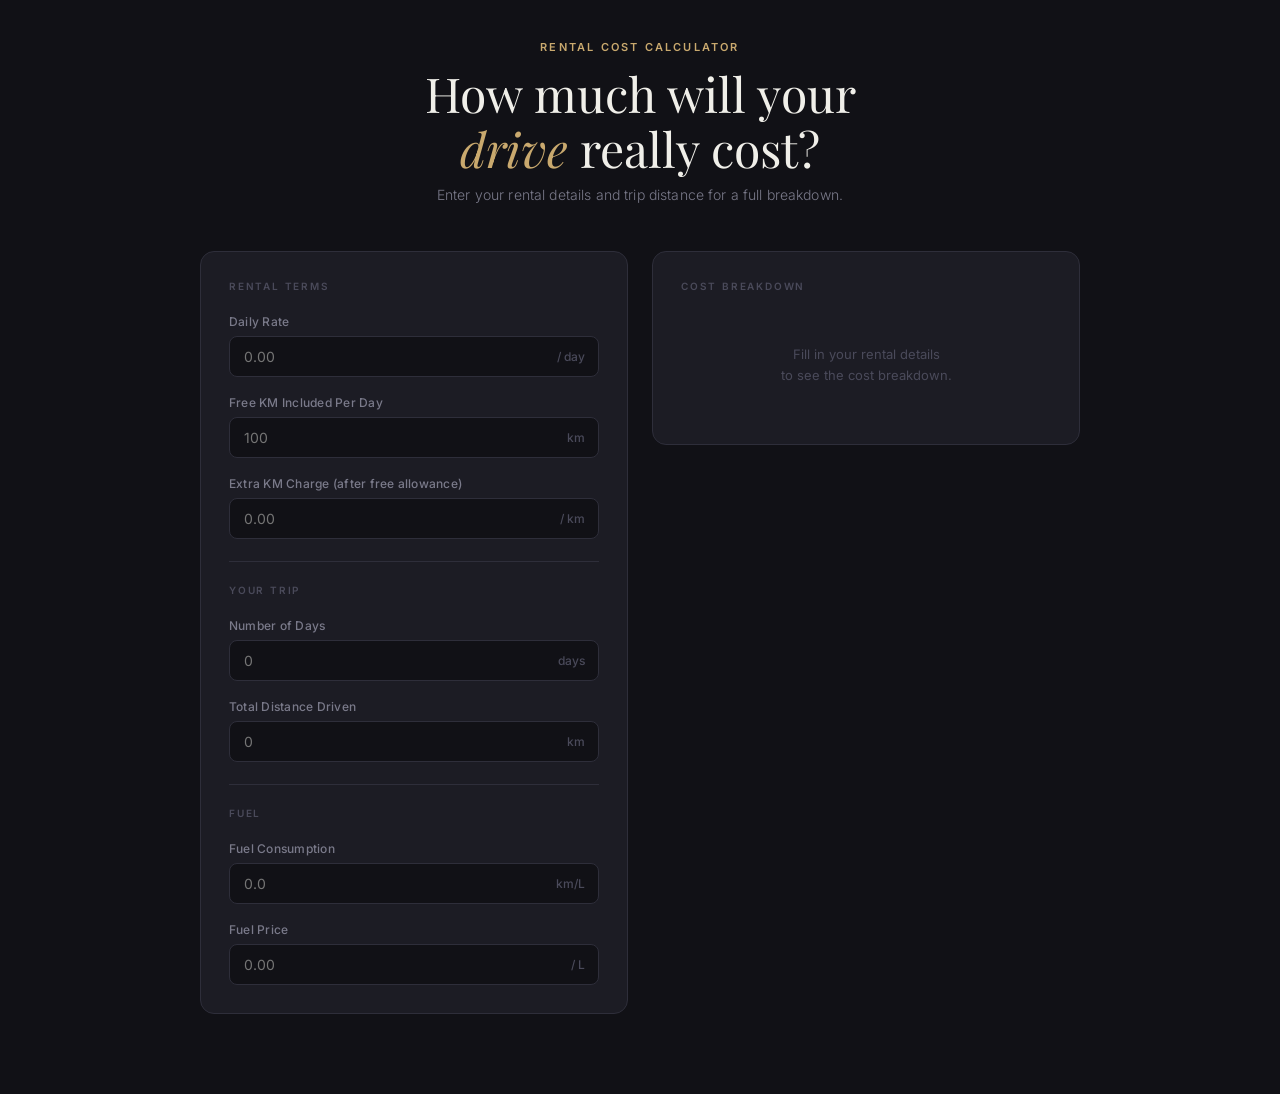
==== rentacar-calculator.html @ 7e2bc421 "Init" ====
<!DOCTYPE html>
<html lang="en">
<head>
<meta charset="UTF-8">
<meta name="viewport" content="width=device-width, initial-scale=1.0">
<title>Drive Cost — Rental Calculator</title>
<link href="https://fonts.googleapis.com/css2?family=Playfair+Display:wght@400;600&family=Inter:wght@300;400;500;600&display=swap" rel="stylesheet">
<style>
  *, *::before, *::after { box-sizing: border-box; margin: 0; padding: 0; }

  :root {
    --bg: #111116;
    --surface: #1c1c24;
    --surface-hover: #22222c;
    --border: #2e2e3a;
    --gold: #c9a96e;
    --gold-dim: #8a6f44;
    --text: #f0efe9;
    --text-muted: #7a7a8a;
    --text-dim: #4a4a5a;
    --green: #6bcfa0;
    --radius: 14px;
  }

  body {
    background: var(--bg);
    color: var(--text);
    font-family: 'Inter', sans-serif;
    min-height: 100vh;
    padding: 40px 20px 80px;
  }

  header {
    text-align: center;
    margin-bottom: 48px;
  }

  .eyebrow {
    font-size: 11px;
    font-weight: 600;
    letter-spacing: 0.2em;
    text-transform: uppercase;
    color: var(--gold);
    margin-bottom: 12px;
  }

  h1 {
    font-family: 'Playfair Display', serif;
    font-size: clamp(2rem, 5vw, 3rem);
    font-weight: 400;
    color: var(--text);
    line-height: 1.15;
  }

  h1 em {
    font-style: italic;
    color: var(--gold);
  }

  .subtitle {
    margin-top: 10px;
    font-size: 14px;
    color: var(--text-muted);
    font-weight: 300;
    letter-spacing: 0.01em;
  }

  .layout {
    display: grid;
    grid-template-columns: 1fr 1fr;
    gap: 24px;
    max-width: 880px;
    margin: 0 auto;
    align-items: start;
  }

  @media (max-width: 680px) {
    .layout { grid-template-columns: 1fr; }
  }

  .card {
    background: var(--surface);
    border: 1px solid var(--border);
    border-radius: var(--radius);
    padding: 28px;
  }

  .section-label {
    font-size: 10px;
    font-weight: 600;
    letter-spacing: 0.18em;
    text-transform: uppercase;
    color: var(--text-dim);
    margin-bottom: 22px;
  }

  .field {
    margin-bottom: 18px;
  }

  .field:last-child { margin-bottom: 0; }

  label {
    display: block;
    font-size: 12px;
    font-weight: 500;
    color: var(--text-muted);
    margin-bottom: 7px;
    letter-spacing: 0.02em;
  }

  .input-wrap {
    position: relative;
    display: flex;
    align-items: center;
  }

  .input-unit {
    position: absolute;
    right: 14px;
    font-size: 12px;
    color: var(--text-dim);
    pointer-events: none;
    font-weight: 500;
  }

  input[type="number"] {
    width: 100%;
    background: var(--bg);
    border: 1px solid var(--border);
    border-radius: 8px;
    padding: 11px 44px 11px 14px;
    color: var(--text);
    font-family: 'Inter', sans-serif;
    font-size: 14px;
    font-weight: 400;
    outline: none;
    transition: border-color 0.18s, box-shadow 0.18s;
    -moz-appearance: textfield;
  }

  input[type="number"]::-webkit-outer-spin-button,
  input[type="number"]::-webkit-inner-spin-button { -webkit-appearance: none; }

  input[type="number"]:focus {
    border-color: var(--gold-dim);
    box-shadow: 0 0 0 3px rgba(201,169,110,0.08);
  }

  .divider {
    height: 1px;
    background: var(--border);
    margin: 22px 0;
  }

  /* Summary card */
  .summary-card {
    position: sticky;
    top: 24px;
  }

  .line-item {
    display: flex;
    justify-content: space-between;
    align-items: baseline;
    padding: 11px 0;
    border-bottom: 1px solid var(--border);
  }

  .line-item:last-of-type { border-bottom: none; }

  .line-label {
    font-size: 13px;
    color: var(--text-muted);
    font-weight: 400;
  }

  .line-value {
    font-size: 13px;
    font-weight: 500;
    color: var(--text);
    font-variant-numeric: tabular-nums;
    transition: color 0.2s;
  }

  .line-value.highlight { color: var(--gold); }

  .line-item.extra .line-label { color: var(--text-dim); font-size: 12px; }
  .line-item.extra .line-value { color: var(--text-muted); font-size: 12px; }

  .total-block {
    margin-top: 20px;
    padding: 18px;
    background: var(--bg);
    border-radius: 10px;
    border: 1px solid var(--gold-dim);
    display: flex;
    justify-content: space-between;
    align-items: center;
  }

  .total-label {
    font-size: 12px;
    font-weight: 600;
    letter-spacing: 0.1em;
    text-transform: uppercase;
    color: var(--text-muted);
  }

  .total-value {
    font-family: 'Playfair Display', serif;
    font-size: 1.9rem;
    color: var(--gold);
    font-variant-numeric: tabular-nums;
    transition: all 0.25s;
  }

  .per-day {
    margin-top: 12px;
    text-align: right;
    font-size: 12px;
    color: var(--text-dim);
  }

  .per-day span {
    color: var(--text-muted);
  }

  .zero-state {
    text-align: center;
    padding: 30px 0;
    color: var(--text-dim);
    font-size: 13px;
    line-height: 1.6;
  }

  .badge {
    display: inline-block;
    background: rgba(107,207,160,0.1);
    color: var(--green);
    border: 1px solid rgba(107,207,160,0.2);
    border-radius: 6px;
    font-size: 11px;
    font-weight: 600;
    padding: 3px 8px;
    margin-left: 6px;
    vertical-align: middle;
  }

  .badge.warn {
    background: rgba(201,169,110,0.1);
    color: var(--gold);
    border-color: rgba(201,169,110,0.2);
  }

  .pulse {
    animation: pulse 0.3s ease;
  }

  @keyframes pulse {
    0% { opacity: 0.5; transform: scale(0.97); }
    100% { opacity: 1; transform: scale(1); }
  }
</style>
</head>
<body>

<header>
  <p class="eyebrow">Rental Cost Calculator</p>
  <h1>How much will your<br><em>drive</em> really cost?</h1>
  <p class="subtitle">Enter your rental details and trip distance for a full breakdown.</p>
</header>

<div class="layout">

  <!-- INPUTS -->
  <div>
    <div class="card">
      <p class="section-label">Rental Terms</p>

      <div class="field">
        <label>Daily Rate</label>
        <div class="input-wrap">
          <input type="number" id="pricePerDay" placeholder="0.00" min="0" step="0.01">
          <span class="input-unit">/ day</span>
        </div>
      </div>

      <div class="field">
        <label>Free KM Included Per Day</label>
        <div class="input-wrap">
          <input type="number" id="freeKmPerDay" placeholder="100" min="0" step="1">
          <span class="input-unit">km</span>
        </div>
      </div>

      <div class="field">
        <label>Extra KM Charge (after free allowance)</label>
        <div class="input-wrap">
          <input type="number" id="pricePerExtraKm" placeholder="0.00" min="0" step="0.01">
          <span class="input-unit">/ km</span>
        </div>
      </div>

      <div class="divider"></div>
      <p class="section-label">Your Trip</p>

      <div class="field">
        <label>Number of Days</label>
        <div class="input-wrap">
          <input type="number" id="numDays" placeholder="0" min="1" step="1">
          <span class="input-unit">days</span>
        </div>
      </div>

      <div class="field">
        <label>Total Distance Driven</label>
        <div class="input-wrap">
          <input type="number" id="numKm" placeholder="0" min="0" step="1">
          <span class="input-unit">km</span>
        </div>
      </div>

      <div class="divider"></div>
      <p class="section-label">Fuel</p>

      <div class="field">
        <label>Fuel Consumption</label>
        <div class="input-wrap">
          <input type="number" id="fuelConsumption" placeholder="0.0" min="0" step="0.1">
          <span class="input-unit">km/L</span>
        </div>
      </div>

      <div class="field">
        <label>Fuel Price</label>
        <div class="input-wrap">
          <input type="number" id="fuelPrice" placeholder="0.00" min="0" step="0.01">
          <span class="input-unit">/ L</span>
        </div>
      </div>
    </div>
  </div>

  <!-- SUMMARY -->
  <div class="summary-card">
    <div class="card">
      <p class="section-label">Cost Breakdown</p>
      <div id="summary">
        <div class="zero-state">Fill in your rental details<br>to see the cost breakdown.</div>
      </div>
    </div>
  </div>

</div>

<script>
  const ids = ['pricePerDay','freeKmPerDay','pricePerExtraKm','numDays','numKm','fuelConsumption','fuelPrice'];
  ids.forEach(id => document.getElementById(id).addEventListener('input', calculate));

  function fmt(n) {
    return n.toLocaleString('en-US', { minimumFractionDigits: 2, maximumFractionDigits: 2 });
  }

  function calculate() {
    const v = id => parseFloat(document.getElementById(id).value) || 0;

    const pricePerDay     = v('pricePerDay');
    const freeKmPerDay    = v('freeKmPerDay');
    const pricePerExtraKm = v('pricePerExtraKm');
    const numDays         = v('numDays');
    const numKm           = v('numKm');
    const fuelConsumption = v('fuelConsumption');
    const fuelPrice       = v('fuelPrice');

    const hasEnough = pricePerDay > 0 && numDays > 0;
    if (!hasEnough) {
      document.getElementById('summary').innerHTML =
        '<div class="zero-state">Fill in your rental details<br>to see the cost breakdown.</div>';
      return;
    }

    // Calculations
    const rentalBase    = pricePerDay * numDays;
    const totalFreeKm   = freeKmPerDay * numDays;
    const extraKm       = Math.max(0, numKm - totalFreeKm);
    const extraKmCost   = extraKm * pricePerExtraKm;

    const litersNeeded  = fuelConsumption > 0 ? numKm / fuelConsumption : 0;
    const fuelCost      = litersNeeded * fuelPrice;

    const totalCost     = rentalBase + extraKmCost + fuelCost;
    const costPerDay    = numDays > 0 ? totalCost / numDays : 0;
    const costPerKm     = numKm > 0 ? totalCost / numKm : 0;

    const kmStatus = numKm <= totalFreeKm
      ? `<span class="badge">Within free KMs</span>`
      : `<span class="badge warn">+${Math.round(extraKm)} extra km</span>`;

    let html = `
      <div class="line-item">
        <span class="line-label">Base Rental (${numDays} day${numDays>1?'s':''})</span>
        <span class="line-value">${fmt(rentalBase)}</span>
      </div>

      <div class="line-item extra">
        <span class="line-label">Free KM Allowance</span>
        <span class="line-value">${Math.round(totalFreeKm).toLocaleString()} km total</span>
      </div>

      <div class="line-item extra">
        <span class="line-label">Distance Driven ${kmStatus}</span>
        <span class="line-value">${Math.round(numKm).toLocaleString()} km</span>
      </div>
    `;

    if (extraKm > 0) {
      html += `
      <div class="line-item">
        <span class="line-label">Extra KM Charge (${Math.round(extraKm).toLocaleString()} km)</span>
        <span class="line-value highlight">${fmt(extraKmCost)}</span>
      </div>
      `;
    }

    if (fuelCost > 0) {
      html += `
      <div class="line-item extra">
        <span class="line-label">Fuel needed (~${fmt(litersNeeded)} L)</span>
        <span class="line-value">${Math.round(numKm).toLocaleString()} km ÷ ${fuelConsumption} km/L</span>
      </div>
      <div class="line-item">
        <span class="line-label">Fuel Cost</span>
        <span class="line-value">${fmt(fuelCost)}</span>
      </div>
      `;
    }

    html += `
      <div class="total-block">
        <span class="total-label">Total Cost</span>
        <span class="total-value">${fmt(totalCost)}</span>
      </div>
      <p class="per-day">
        <span>${fmt(costPerDay)} / day</span>
        ${numKm > 0 ? ` &nbsp;·&nbsp; <span>${fmt(costPerKm)} / km</span>` : ''}
      </p>
    `;

    const el = document.getElementById('summary');
    el.innerHTML = html;
    el.querySelectorAll('.total-value, .line-value').forEach(e => {
      e.classList.remove('pulse');
      void e.offsetWidth;
      e.classList.add('pulse');
    });
  }
</script>
</body>
</html>
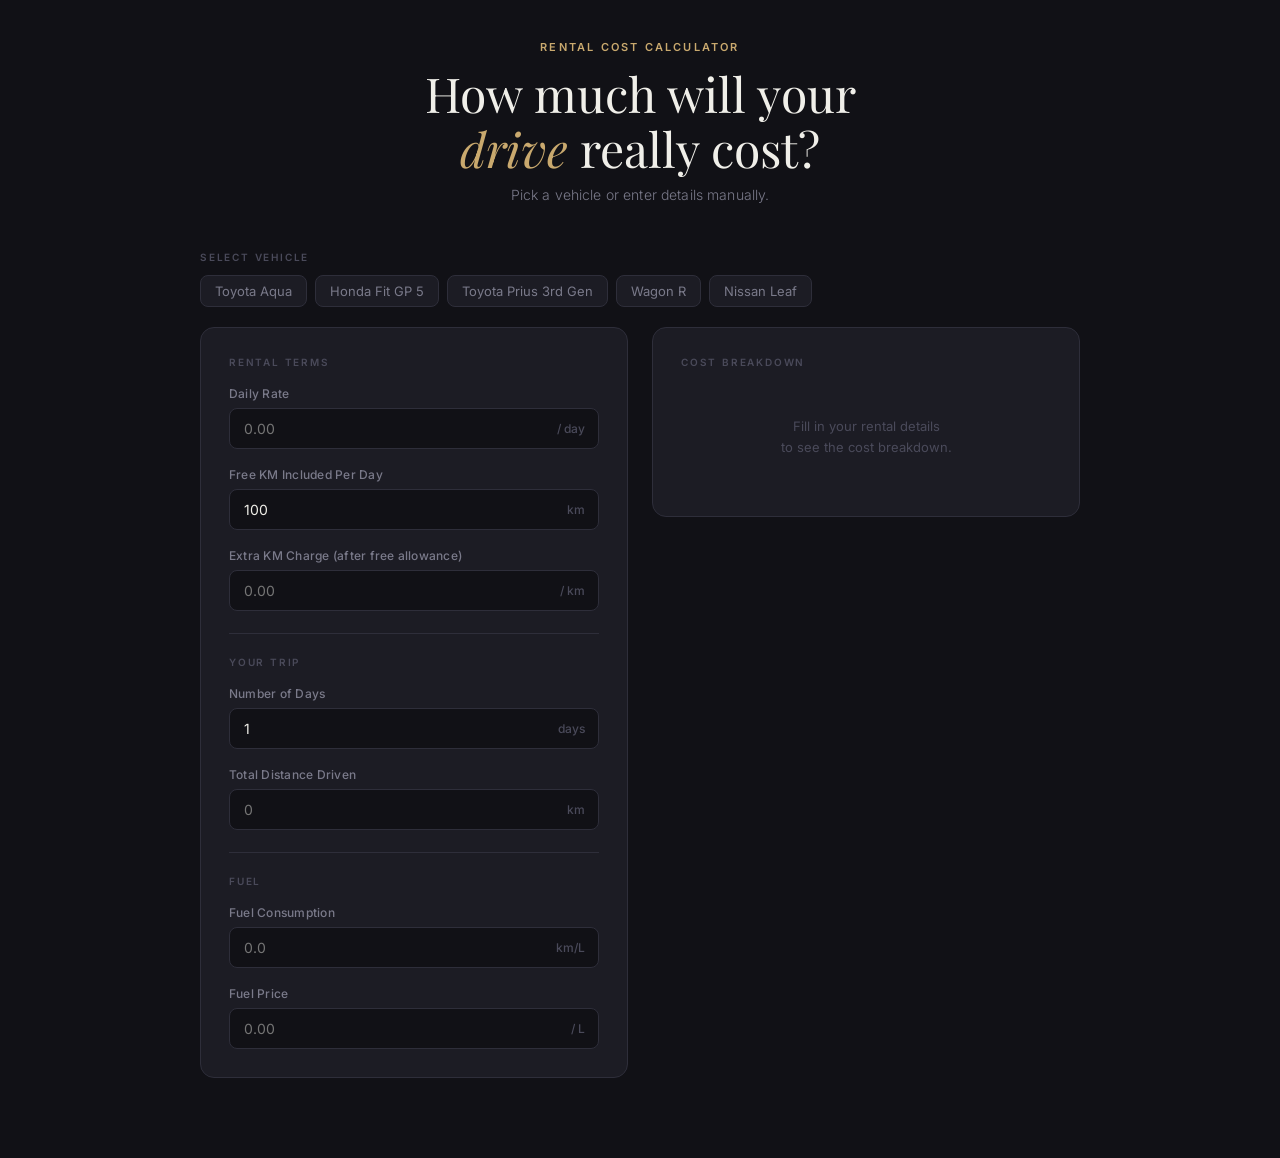
==== commit 9a6441dd: "Refactor rental calculator layout & assets" ====
--- a/rentacar-calculator.html
+++ b/rentacar-calculator.html
@@ -1,460 +1,170 @@
-<!DOCTYPE html>
+<!doctype html>
 <html lang="en">
-<head>
-<meta charset="UTF-8">
-<meta name="viewport" content="width=device-width, initial-scale=1.0">
-<title>Drive Cost — Rental Calculator</title>
-<link href="https://fonts.googleapis.com/css2?family=Playfair+Display:wght@400;600&family=Inter:wght@300;400;500;600&display=swap" rel="stylesheet">
-<style>
-  *, *::before, *::after { box-sizing: border-box; margin: 0; padding: 0; }
+  <head>
+    <meta charset="UTF-8" />
+    <meta name="viewport" content="width=device-width, initial-scale=1.0" />
+    <title>Drive Cost — Rental Calculator</title>
+    <link
+      href="https://fonts.googleapis.com/css2?family=Playfair+Display:wght@400;600&family=Inter:wght@300;400;500;600&display=swap"
+      rel="stylesheet"
+    />
+    <link
+      rel="icon"
+      type="image/svg+xml"
+      href="data:image/svg+xml,<svg xmlns='http://www.w3.org/2000/svg' viewBox='0 0 64 64'><rect width='64' height='64' rx='14' fill='%231c1c24'/><text y='46' x='8' font-size='40'>🚗</text></svg>"
+    />
+    <link href="./styles.css" rel="stylesheet" />
+  </head>
+  <body>
+    <header>
+      <p class="eyebrow">Rental Cost Calculator</p>
+      <h1>How much will your<br /><em>drive</em> really cost?</h1>
+      <p class="subtitle">Pick a vehicle or enter details manually.</p>
+    </header>
 
-  :root {
-    --bg: #111116;
-    --surface: #1c1c24;
-    --surface-hover: #22222c;
-    --border: #2e2e3a;
-    --gold: #c9a96e;
-    --gold-dim: #8a6f44;
-    --text: #f0efe9;
-    --text-muted: #7a7a8a;
-    --text-dim: #4a4a5a;
-    --green: #6bcfa0;
-    --radius: 14px;
-  }
+    <!-- Vehicle chips -->
+    <div class="vehicle-section">
+      <p class="section-label" style="margin-bottom: 12px">Select Vehicle</p>
+      <div class="vehicle-chips" id="vehicleChips"></div>
+    </div>
 
-  body {
-    background: var(--bg);
-    color: var(--text);
-    font-family: 'Inter', sans-serif;
-    min-height: 100vh;
-    padding: 40px 20px 80px;
-  }
+    <div class="layout">
+      <!-- INPUTS -->
+      <div>
+        <div class="card">
+          <p class="section-label">Rental Terms</p>
 
-  header {
-    text-align: center;
-    margin-bottom: 48px;
-  }
+          <div class="field">
+            <label>Daily Rate</label>
+            <div class="input-wrap">
+              <input
+                type="number"
+                id="pricePerDay"
+                placeholder="0.00"
+                min="0"
+                step="0.01"
+              />
+              <span class="input-unit">/ day</span>
+            </div>
+          </div>
 
-  .eyebrow {
-    font-size: 11px;
-    font-weight: 600;
-    letter-spacing: 0.2em;
-    text-transform: uppercase;
-    color: var(--gold);
-    margin-bottom: 12px;
-  }
+          <div class="field">
+            <label>Free KM Included Per Day</label>
+            <div class="input-wrap">
+              <input
+                type="number"
+                id="freeKmPerDay"
+                placeholder="100"
+                min="0"
+                step="1"
+                value="100"
+              />
+              <span class="input-unit">km</span>
+            </div>
+          </div>
 
-  h1 {
-    font-family: 'Playfair Display', serif;
-    font-size: clamp(2rem, 5vw, 3rem);
-    font-weight: 400;
-    color: var(--text);
-    line-height: 1.15;
-  }
+          <div class="field">
+            <label>Extra KM Charge (after free allowance)</label>
+            <div class="input-wrap">
+              <input
+                type="number"
+                id="pricePerExtraKm"
+                placeholder="0.00"
+                min="0"
+                step="0.01"
+              />
+              <span class="input-unit">/ km</span>
+            </div>
+          </div>
 
-  h1 em {
-    font-style: italic;
-    color: var(--gold);
-  }
+          <div class="divider"></div>
+          <p class="section-label">Your Trip</p>
 
-  .subtitle {
-    margin-top: 10px;
-    font-size: 14px;
-    color: var(--text-muted);
-    font-weight: 300;
-    letter-spacing: 0.01em;
-  }
+          <div class="field">
+            <label>Number of Days</label>
+            <div class="input-wrap">
+              <input
+                type="number"
+                id="numDays"
+                placeholder="0"
+                min="1"
+                step="1"
+                value="1"
+              />
+              <span class="input-unit">days</span>
+            </div>
+          </div>
 
-  .layout {
-    display: grid;
-    grid-template-columns: 1fr 1fr;
-    gap: 24px;
-    max-width: 880px;
-    margin: 0 auto;
-    align-items: start;
-  }
+          <div class="field">
+            <label>Total Distance Driven</label>
+            <div class="input-wrap">
+              <input
+                type="number"
+                id="numKm"
+                placeholder="0"
+                min="0"
+                step="1"
+              />
+              <span class="input-unit">km</span>
+            </div>
+          </div>
 
-  @media (max-width: 680px) {
-    .layout { grid-template-columns: 1fr; }
-  }
+          <div class="divider"></div>
+          <p class="section-label">Fuel</p>
 
-  .card {
-    background: var(--surface);
-    border: 1px solid var(--border);
-    border-radius: var(--radius);
-    padding: 28px;
-  }
+          <div class="field">
+            <label>Fuel Consumption</label>
+            <div class="input-wrap">
+              <input
+                type="number"
+                id="fuelConsumption"
+                placeholder="0.0"
+                min="0"
+                step="0.1"
+              />
+              <span class="input-unit">km/L</span>
+            </div>
+          </div>
 
-  .section-label {
-    font-size: 10px;
-    font-weight: 600;
-    letter-spacing: 0.18em;
-    text-transform: uppercase;
-    color: var(--text-dim);
-    margin-bottom: 22px;
-  }
-
-  .field {
-    margin-bottom: 18px;
-  }
-
-  .field:last-child { margin-bottom: 0; }
-
-  label {
-    display: block;
-    font-size: 12px;
-    font-weight: 500;
-    color: var(--text-muted);
-    margin-bottom: 7px;
-    letter-spacing: 0.02em;
-  }
-
-  .input-wrap {
-    position: relative;
-    display: flex;
-    align-items: center;
-  }
-
-  .input-unit {
-    position: absolute;
-    right: 14px;
-    font-size: 12px;
-    color: var(--text-dim);
-    pointer-events: none;
-    font-weight: 500;
-  }
-
-  input[type="number"] {
-    width: 100%;
-    background: var(--bg);
-    border: 1px solid var(--border);
-    border-radius: 8px;
-    padding: 11px 44px 11px 14px;
-    color: var(--text);
-    font-family: 'Inter', sans-serif;
-    font-size: 14px;
-    font-weight: 400;
-    outline: none;
-    transition: border-color 0.18s, box-shadow 0.18s;
-    -moz-appearance: textfield;
-  }
-
-  input[type="number"]::-webkit-outer-spin-button,
-  input[type="number"]::-webkit-inner-spin-button { -webkit-appearance: none; }
-
-  input[type="number"]:focus {
-    border-color: var(--gold-dim);
-    box-shadow: 0 0 0 3px rgba(201,169,110,0.08);
-  }
-
-  .divider {
-    height: 1px;
-    background: var(--border);
-    margin: 22px 0;
-  }
-
-  /* Summary card */
-  .summary-card {
-    position: sticky;
-    top: 24px;
-  }
-
-  .line-item {
-    display: flex;
-    justify-content: space-between;
-    align-items: baseline;
-    padding: 11px 0;
-    border-bottom: 1px solid var(--border);
-  }
-
-  .line-item:last-of-type { border-bottom: none; }
-
-  .line-label {
-    font-size: 13px;
-    color: var(--text-muted);
-    font-weight: 400;
-  }
-
-  .line-value {
-    font-size: 13px;
-    font-weight: 500;
-    color: var(--text);
-    font-variant-numeric: tabular-nums;
-    transition: color 0.2s;
-  }
-
-  .line-value.highlight { color: var(--gold); }
-
-  .line-item.extra .line-label { color: var(--text-dim); font-size: 12px; }
-  .line-item.extra .line-value { color: var(--text-muted); font-size: 12px; }
-
-  .total-block {
-    margin-top: 20px;
-    padding: 18px;
-    background: var(--bg);
-    border-radius: 10px;
-    border: 1px solid var(--gold-dim);
-    display: flex;
-    justify-content: space-between;
-    align-items: center;
-  }
-
-  .total-label {
-    font-size: 12px;
-    font-weight: 600;
-    letter-spacing: 0.1em;
-    text-transform: uppercase;
-    color: var(--text-muted);
-  }
-
-  .total-value {
-    font-family: 'Playfair Display', serif;
-    font-size: 1.9rem;
-    color: var(--gold);
-    font-variant-numeric: tabular-nums;
-    transition: all 0.25s;
-  }
-
-  .per-day {
-    margin-top: 12px;
-    text-align: right;
-    font-size: 12px;
-    color: var(--text-dim);
-  }
-
-  .per-day span {
-    color: var(--text-muted);
-  }
-
-  .zero-state {
-    text-align: center;
-    padding: 30px 0;
-    color: var(--text-dim);
-    font-size: 13px;
-    line-height: 1.6;
-  }
-
-  .badge {
-    display: inline-block;
-    background: rgba(107,207,160,0.1);
-    color: var(--green);
-    border: 1px solid rgba(107,207,160,0.2);
-    border-radius: 6px;
-    font-size: 11px;
-    font-weight: 600;
-    padding: 3px 8px;
-    margin-left: 6px;
-    vertical-align: middle;
-  }
-
-  .badge.warn {
-    background: rgba(201,169,110,0.1);
-    color: var(--gold);
-    border-color: rgba(201,169,110,0.2);
-  }
-
-  .pulse {
-    animation: pulse 0.3s ease;
-  }
-
-  @keyframes pulse {
-    0% { opacity: 0.5; transform: scale(0.97); }
-    100% { opacity: 1; transform: scale(1); }
-  }
-</style>
-</head>
-<body>
-
-<header>
-  <p class="eyebrow">Rental Cost Calculator</p>
-  <h1>How much will your<br><em>drive</em> really cost?</h1>
-  <p class="subtitle">Enter your rental details and trip distance for a full breakdown.</p>
-</header>
-
-<div class="layout">
-
-  <!-- INPUTS -->
-  <div>
-    <div class="card">
-      <p class="section-label">Rental Terms</p>
-
-      <div class="field">
-        <label>Daily Rate</label>
-        <div class="input-wrap">
-          <input type="number" id="pricePerDay" placeholder="0.00" min="0" step="0.01">
-          <span class="input-unit">/ day</span>
+          <div class="field">
+            <label>Fuel Price</label>
+            <div class="input-wrap">
+              <input
+                type="number"
+                id="fuelPrice"
+                placeholder="0.00"
+                min="0"
+                step="0.01"
+              />
+              <span class="input-unit">/ L</span>
+            </div>
+          </div>
         </div>
       </div>
 
-      <div class="field">
-        <label>Free KM Included Per Day</label>
-        <div class="input-wrap">
-          <input type="number" id="freeKmPerDay" placeholder="100" min="0" step="1">
-          <span class="input-unit">km</span>
-        </div>
-      </div>
-
-      <div class="field">
-        <label>Extra KM Charge (after free allowance)</label>
-        <div class="input-wrap">
-          <input type="number" id="pricePerExtraKm" placeholder="0.00" min="0" step="0.01">
-          <span class="input-unit">/ km</span>
-        </div>
-      </div>
-
-      <div class="divider"></div>
-      <p class="section-label">Your Trip</p>
-
-      <div class="field">
-        <label>Number of Days</label>
-        <div class="input-wrap">
-          <input type="number" id="numDays" placeholder="0" min="1" step="1">
-          <span class="input-unit">days</span>
-        </div>
-      </div>
-
-      <div class="field">
-        <label>Total Distance Driven</label>
-        <div class="input-wrap">
-          <input type="number" id="numKm" placeholder="0" min="0" step="1">
-          <span class="input-unit">km</span>
-        </div>
-      </div>
-
-      <div class="divider"></div>
-      <p class="section-label">Fuel</p>
-
-      <div class="field">
-        <label>Fuel Consumption</label>
-        <div class="input-wrap">
-          <input type="number" id="fuelConsumption" placeholder="0.0" min="0" step="0.1">
-          <span class="input-unit">km/L</span>
-        </div>
-      </div>
-
-      <div class="field">
-        <label>Fuel Price</label>
-        <div class="input-wrap">
-          <input type="number" id="fuelPrice" placeholder="0.00" min="0" step="0.01">
-          <span class="input-unit">/ L</span>
+      <!-- SUMMARY -->
+      <div class="summary-card">
+        <div class="card">
+          <p class="section-label">Cost Breakdown</p>
+          <div class="active-vehicle-tag" id="activeVehicleTag"></div>
+          <div id="summary">
+            <div class="zero-state">
+              Fill in your rental details<br />to see the cost breakdown.
+            </div>
+          </div>
         </div>
       </div>
     </div>
-  </div>
 
-  <!-- SUMMARY -->
-  <div class="summary-card">
-    <div class="card">
-      <p class="section-label">Cost Breakdown</p>
-      <div id="summary">
-        <div class="zero-state">Fill in your rental details<br>to see the cost breakdown.</div>
+    <!-- Mobile sticky total bar -->
+    <div class="sticky-total" id="stickyTotal">
+      <div>
+        <div class="sticky-total-label">Total Cost</div>
+        <div class="sticky-total-sub" id="stickyTotalSub"></div>
       </div>
+      <div class="sticky-total-amount" id="stickyTotalAmount">—</div>
     </div>
-  </div>
 
-</div>
-
-<script>
-  const ids = ['pricePerDay','freeKmPerDay','pricePerExtraKm','numDays','numKm','fuelConsumption','fuelPrice'];
-  ids.forEach(id => document.getElementById(id).addEventListener('input', calculate));
-
-  function fmt(n) {
-    return n.toLocaleString('en-US', { minimumFractionDigits: 2, maximumFractionDigits: 2 });
-  }
-
-  function calculate() {
-    const v = id => parseFloat(document.getElementById(id).value) || 0;
-
-    const pricePerDay     = v('pricePerDay');
-    const freeKmPerDay    = v('freeKmPerDay');
-    const pricePerExtraKm = v('pricePerExtraKm');
-    const numDays         = v('numDays');
-    const numKm           = v('numKm');
-    const fuelConsumption = v('fuelConsumption');
-    const fuelPrice       = v('fuelPrice');
-
-    const hasEnough = pricePerDay > 0 && numDays > 0;
-    if (!hasEnough) {
-      document.getElementById('summary').innerHTML =
-        '<div class="zero-state">Fill in your rental details<br>to see the cost breakdown.</div>';
-      return;
-    }
-
-    // Calculations
-    const rentalBase    = pricePerDay * numDays;
-    const totalFreeKm   = freeKmPerDay * numDays;
-    const extraKm       = Math.max(0, numKm - totalFreeKm);
-    const extraKmCost   = extraKm * pricePerExtraKm;
-
-    const litersNeeded  = fuelConsumption > 0 ? numKm / fuelConsumption : 0;
-    const fuelCost      = litersNeeded * fuelPrice;
-
-    const totalCost     = rentalBase + extraKmCost + fuelCost;
-    const costPerDay    = numDays > 0 ? totalCost / numDays : 0;
-    const costPerKm     = numKm > 0 ? totalCost / numKm : 0;
-
-    const kmStatus = numKm <= totalFreeKm
-      ? `<span class="badge">Within free KMs</span>`
-      : `<span class="badge warn">+${Math.round(extraKm)} extra km</span>`;
-
-    let html = `
-      <div class="line-item">
-        <span class="line-label">Base Rental (${numDays} day${numDays>1?'s':''})</span>
-        <span class="line-value">${fmt(rentalBase)}</span>
-      </div>
-
-      <div class="line-item extra">
-        <span class="line-label">Free KM Allowance</span>
-        <span class="line-value">${Math.round(totalFreeKm).toLocaleString()} km total</span>
-      </div>
-
-      <div class="line-item extra">
-        <span class="line-label">Distance Driven ${kmStatus}</span>
-        <span class="line-value">${Math.round(numKm).toLocaleString()} km</span>
-      </div>
-    `;
-
-    if (extraKm > 0) {
-      html += `
-      <div class="line-item">
-        <span class="line-label">Extra KM Charge (${Math.round(extraKm).toLocaleString()} km)</span>
-        <span class="line-value highlight">${fmt(extraKmCost)}</span>
-      </div>
-      `;
-    }
-
-    if (fuelCost > 0) {
-      html += `
-      <div class="line-item extra">
-        <span class="line-label">Fuel needed (~${fmt(litersNeeded)} L)</span>
-        <span class="line-value">${Math.round(numKm).toLocaleString()} km ÷ ${fuelConsumption} km/L</span>
-      </div>
-      <div class="line-item">
-        <span class="line-label">Fuel Cost</span>
-        <span class="line-value">${fmt(fuelCost)}</span>
-      </div>
-      `;
-    }
-
-    html += `
-      <div class="total-block">
-        <span class="total-label">Total Cost</span>
-        <span class="total-value">${fmt(totalCost)}</span>
-      </div>
-      <p class="per-day">
-        <span>${fmt(costPerDay)} / day</span>
-        ${numKm > 0 ? ` &nbsp;·&nbsp; <span>${fmt(costPerKm)} / km</span>` : ''}
-      </p>
-    `;
-
-    const el = document.getElementById('summary');
-    el.innerHTML = html;
-    el.querySelectorAll('.total-value, .line-value').forEach(e => {
-      e.classList.remove('pulse');
-      void e.offsetWidth;
-      e.classList.add('pulse');
-    });
-  }
-</script>
-</body>
+    <script src="./script.js"></script>
+  </body>
 </html>
--- a/styles.css
+++ b/styles.css
@@ -0,0 +1,407 @@
+*,
+*::before,
+*::after {
+    box-sizing: border-box;
+    margin: 0;
+    padding: 0;
+}
+
+:root {
+    --bg: #111116;
+    --surface: #1c1c24;
+    --border: #2e2e3a;
+    --gold: #c9a96e;
+    --gold-dim: #8a6f44;
+    --text: #f0efe9;
+    --text-muted: #7a7a8a;
+    --text-dim: #4a4a5a;
+    --green: #6bcfa0;
+    --radius: 14px;
+}
+
+body {
+    background: var(--bg);
+    color: var(--text);
+    font-family: "Inter", sans-serif;
+    min-height: 100vh;
+    padding: 40px 20px 80px;
+}
+
+/* mobile: extra bottom padding so sticky bar doesn't cover content */
+@media (max-width: 680px) {
+    body {
+        padding-bottom: 100px;
+    }
+}
+
+header {
+    text-align: center;
+    margin-bottom: 48px;
+}
+
+.eyebrow {
+    font-size: 11px;
+    font-weight: 600;
+    letter-spacing: 0.2em;
+    text-transform: uppercase;
+    color: var(--gold);
+    margin-bottom: 12px;
+}
+
+h1 {
+    font-family: "Playfair Display", serif;
+    font-size: clamp(2rem, 5vw, 3rem);
+    font-weight: 400;
+    color: var(--text);
+    line-height: 1.15;
+}
+
+h1 em {
+    font-style: italic;
+    color: var(--gold);
+}
+
+.subtitle {
+    margin-top: 10px;
+    font-size: 14px;
+    color: var(--text-muted);
+    font-weight: 300;
+    letter-spacing: 0.01em;
+}
+
+/* ── Vehicle picker ── */
+.vehicle-section {
+    max-width: 880px;
+    margin: 0 auto 20px;
+}
+
+.vehicle-chips {
+    display: flex;
+    gap: 8px;
+    flex-wrap: wrap;
+}
+
+.chip {
+    background: var(--surface);
+    border: 1px solid var(--border);
+    border-radius: 8px;
+    padding: 7px 14px;
+    cursor: pointer;
+    font-size: 13px;
+    color: var(--text-muted);
+    font-weight: 400;
+    transition: all 0.15s;
+    white-space: nowrap;
+}
+
+.chip:hover {
+    border-color: var(--gold-dim);
+    color: var(--text);
+}
+
+.chip.active {
+    border-color: var(--gold);
+    color: var(--gold);
+    background: rgba(201, 169, 110, 0.07);
+}
+
+/* ── Layout ── */
+.layout {
+    display: grid;
+    grid-template-columns: 1fr 1fr;
+    gap: 24px;
+    max-width: 880px;
+    margin: 0 auto;
+    align-items: start;
+}
+
+@media (max-width: 680px) {
+    .layout {
+        grid-template-columns: 1fr;
+    }
+}
+
+.card {
+    background: var(--surface);
+    border: 1px solid var(--border);
+    border-radius: var(--radius);
+    padding: 28px;
+}
+
+.section-label {
+    font-size: 10px;
+    font-weight: 600;
+    letter-spacing: 0.18em;
+    text-transform: uppercase;
+    color: var(--text-dim);
+    margin-bottom: 18px;
+}
+
+.field {
+    margin-bottom: 18px;
+}
+
+.field:last-child {
+    margin-bottom: 0;
+}
+
+label {
+    display: block;
+    font-size: 12px;
+    font-weight: 500;
+    color: var(--text-muted);
+    margin-bottom: 7px;
+    letter-spacing: 0.02em;
+}
+
+.input-wrap {
+    position: relative;
+    display: flex;
+    align-items: center;
+}
+
+.input-unit {
+    position: absolute;
+    right: 14px;
+    font-size: 12px;
+    color: var(--text-dim);
+    pointer-events: none;
+    font-weight: 500;
+}
+
+input[type="number"] {
+    width: 100%;
+    background: var(--bg);
+    border: 1px solid var(--border);
+    border-radius: 8px;
+    padding: 11px 44px 11px 14px;
+    color: var(--text);
+    font-family: "Inter", sans-serif;
+    font-size: 14px;
+    font-weight: 400;
+    outline: none;
+    transition:
+        border-color 0.18s,
+        box-shadow 0.18s;
+    -moz-appearance: textfield;
+}
+
+input[type="number"]::-webkit-outer-spin-button,
+input[type="number"]::-webkit-inner-spin-button {
+    -webkit-appearance: none;
+}
+
+input[type="number"]:focus {
+    border-color: var(--gold-dim);
+    box-shadow: 0 0 0 3px rgba(201, 169, 110, 0.08);
+}
+
+.divider {
+    height: 1px;
+    background: var(--border);
+    margin: 22px 0;
+}
+
+/* ── Summary (desktop sticky) ── */
+.summary-card {
+    position: sticky;
+    top: 24px;
+}
+
+.active-vehicle-tag {
+    font-size: 11px;
+    color: var(--gold);
+    font-weight: 500;
+    margin-bottom: 14px;
+    display: none;
+}
+
+.active-vehicle-tag.show {
+    display: block;
+}
+
+.line-item {
+    display: flex;
+    justify-content: space-between;
+    align-items: baseline;
+    padding: 11px 0;
+    border-bottom: 1px solid var(--border);
+}
+
+.line-item:last-of-type {
+    border-bottom: none;
+}
+
+.line-label {
+    font-size: 13px;
+    color: var(--text-muted);
+    font-weight: 400;
+}
+
+.line-value {
+    font-size: 13px;
+    font-weight: 500;
+    color: var(--text);
+    font-variant-numeric: tabular-nums;
+    transition: color 0.2s;
+}
+
+.line-value.highlight {
+    color: var(--gold);
+}
+
+.line-item.extra .line-label {
+    color: var(--text-dim);
+    font-size: 12px;
+}
+
+.line-item.extra .line-value {
+    color: var(--text-muted);
+    font-size: 12px;
+}
+
+/* total block inside the summary card */
+.total-block {
+    margin-top: 20px;
+    padding: 18px;
+    background: var(--bg);
+    border-radius: 10px;
+    border: 1px solid var(--gold-dim);
+    display: flex;
+    justify-content: space-between;
+    align-items: center;
+}
+
+.total-label {
+    font-size: 12px;
+    font-weight: 600;
+    letter-spacing: 0.1em;
+    text-transform: uppercase;
+    color: var(--text-muted);
+}
+
+.total-value {
+    font-family: "Playfair Display", serif;
+    font-size: 1.9rem;
+    color: var(--gold);
+    font-variant-numeric: tabular-nums;
+    transition: all 0.25s;
+}
+
+.per-day {
+    margin-top: 12px;
+    text-align: right;
+    font-size: 12px;
+    color: var(--text-dim);
+}
+
+.per-day span {
+    color: var(--text-muted);
+}
+
+.zero-state {
+    text-align: center;
+    padding: 30px 0;
+    color: var(--text-dim);
+    font-size: 13px;
+    line-height: 1.6;
+}
+
+.badge {
+    display: inline-block;
+    background: rgba(107, 207, 160, 0.1);
+    color: var(--green);
+    border: 1px solid rgba(107, 207, 160, 0.2);
+    border-radius: 6px;
+    font-size: 11px;
+    font-weight: 600;
+    padding: 3px 8px;
+    margin-left: 6px;
+    vertical-align: middle;
+}
+
+.badge.warn {
+    background: rgba(201, 169, 110, 0.1);
+    color: var(--gold);
+    border-color: rgba(201, 169, 110, 0.2);
+}
+
+/* ── Mobile sticky total bar ── */
+.sticky-total {
+    display: none;
+    /* hidden on desktop */
+}
+
+@media (max-width: 680px) {
+    .sticky-total {
+        display: flex;
+        position: fixed;
+        bottom: 0;
+        left: 0;
+        right: 0;
+        z-index: 50;
+        background: #18181f;
+        border-top: 1px solid var(--gold-dim);
+        padding: 14px 20px;
+        align-items: center;
+        justify-content: space-between;
+        backdrop-filter: blur(10px);
+        -webkit-backdrop-filter: blur(10px);
+        transition:
+            opacity 0.25s,
+            transform 0.25s;
+        opacity: 0;
+        transform: translateY(100%);
+    }
+
+    .sticky-total.visible {
+        opacity: 1;
+        transform: translateY(0);
+    }
+
+    .sticky-total-label {
+        font-size: 11px;
+        font-weight: 600;
+        letter-spacing: 0.12em;
+        text-transform: uppercase;
+        color: var(--text-muted);
+    }
+
+    .sticky-total-sub {
+        font-size: 11px;
+        color: var(--text-dim);
+        margin-top: 2px;
+    }
+
+    .sticky-total-amount {
+        font-family: "Playfair Display", serif;
+        font-size: 1.6rem;
+        color: var(--gold);
+        font-variant-numeric: tabular-nums;
+    }
+
+    /* on mobile, hide the total-block inside summary card to avoid duplication */
+    .total-block {
+        display: none;
+    }
+
+    .per-day {
+        display: none;
+    }
+}
+
+.pulse {
+    animation: pulse 0.3s ease;
+}
+
+@keyframes pulse {
+    0% {
+        opacity: 0.5;
+        transform: scale(0.97);
+    }
+
+    100% {
+        opacity: 1;
+        transform: scale(1);
+    }
+}
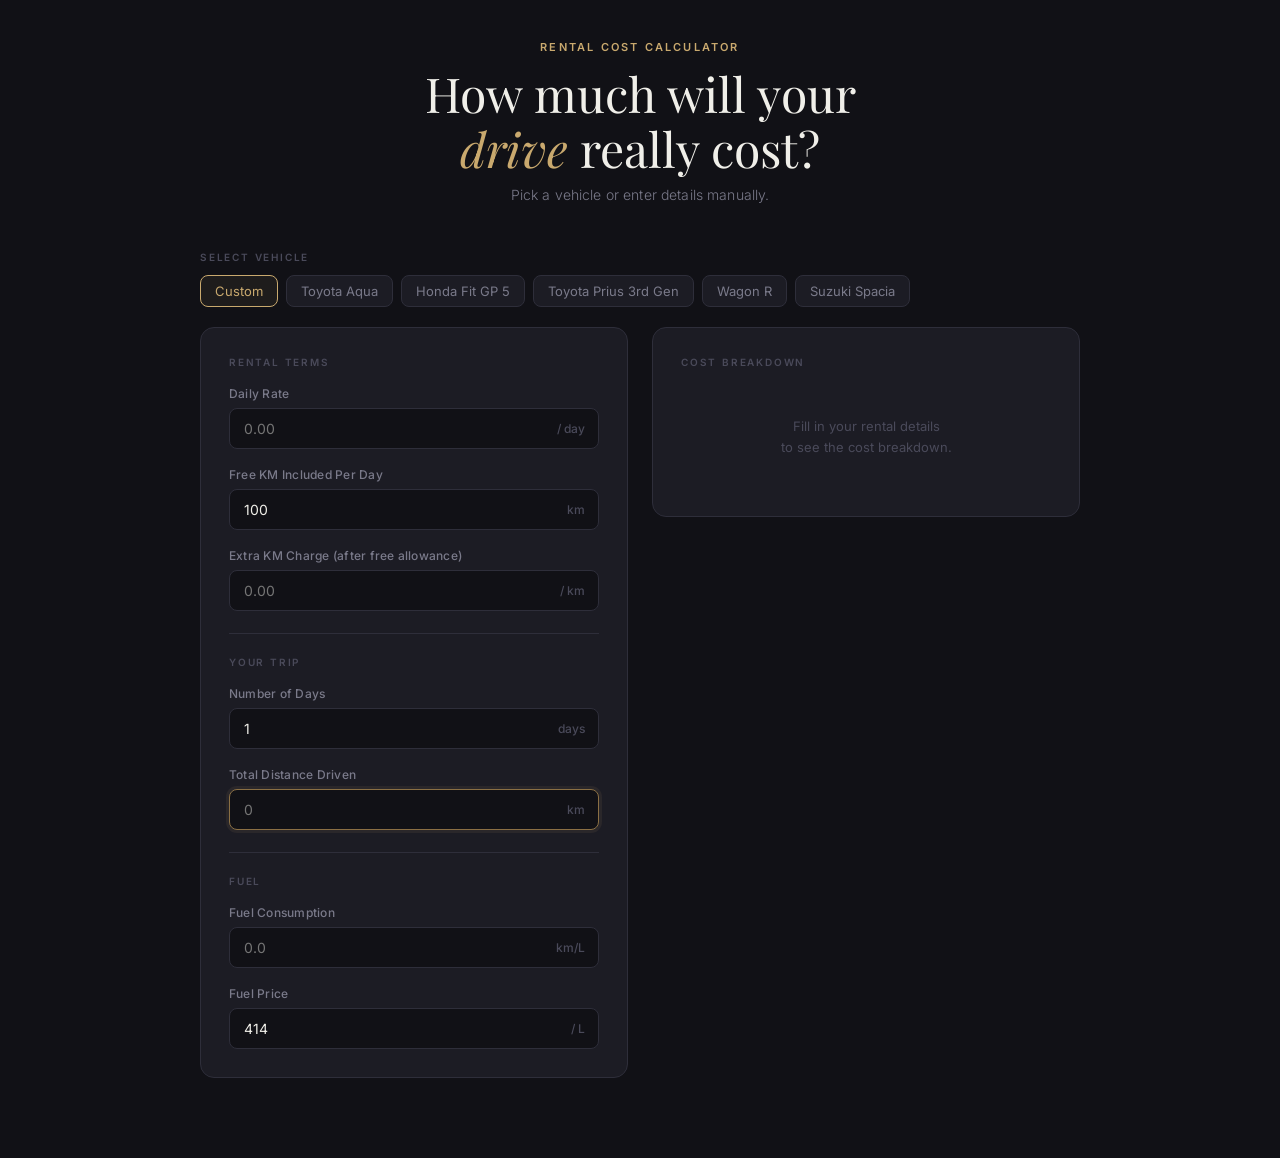
==== commit 45711e1a: "Set custom vehicle defaults and icon" ====
--- a/rentacar-calculator.html
+++ b/rentacar-calculator.html
@@ -8,11 +8,7 @@
       href="https://fonts.googleapis.com/css2?family=Playfair+Display:wght@400;600&family=Inter:wght@300;400;500;600&display=swap"
       rel="stylesheet"
     />
-    <link
-      rel="icon"
-      type="image/svg+xml"
-      href="data:image/svg+xml,<svg xmlns='http://www.w3.org/2000/svg' viewBox='0 0 64 64'><rect width='64' height='64' rx='14' fill='%231c1c24'/><text y='46' x='8' font-size='40'>🚗</text></svg>"
-    />
+    <link rel="icon" type="image/svg+xml" href="icon.png" />
     <link href="./styles.css" rel="stylesheet" />
   </head>
   <body>
@@ -57,7 +53,6 @@
                 placeholder="100"
                 min="0"
                 step="1"
-                value="100"
               />
               <span class="input-unit">km</span>
             </div>
@@ -89,7 +84,6 @@
                 placeholder="0"
                 min="1"
                 step="1"
-                value="1"
               />
               <span class="input-unit">days</span>
             </div>
